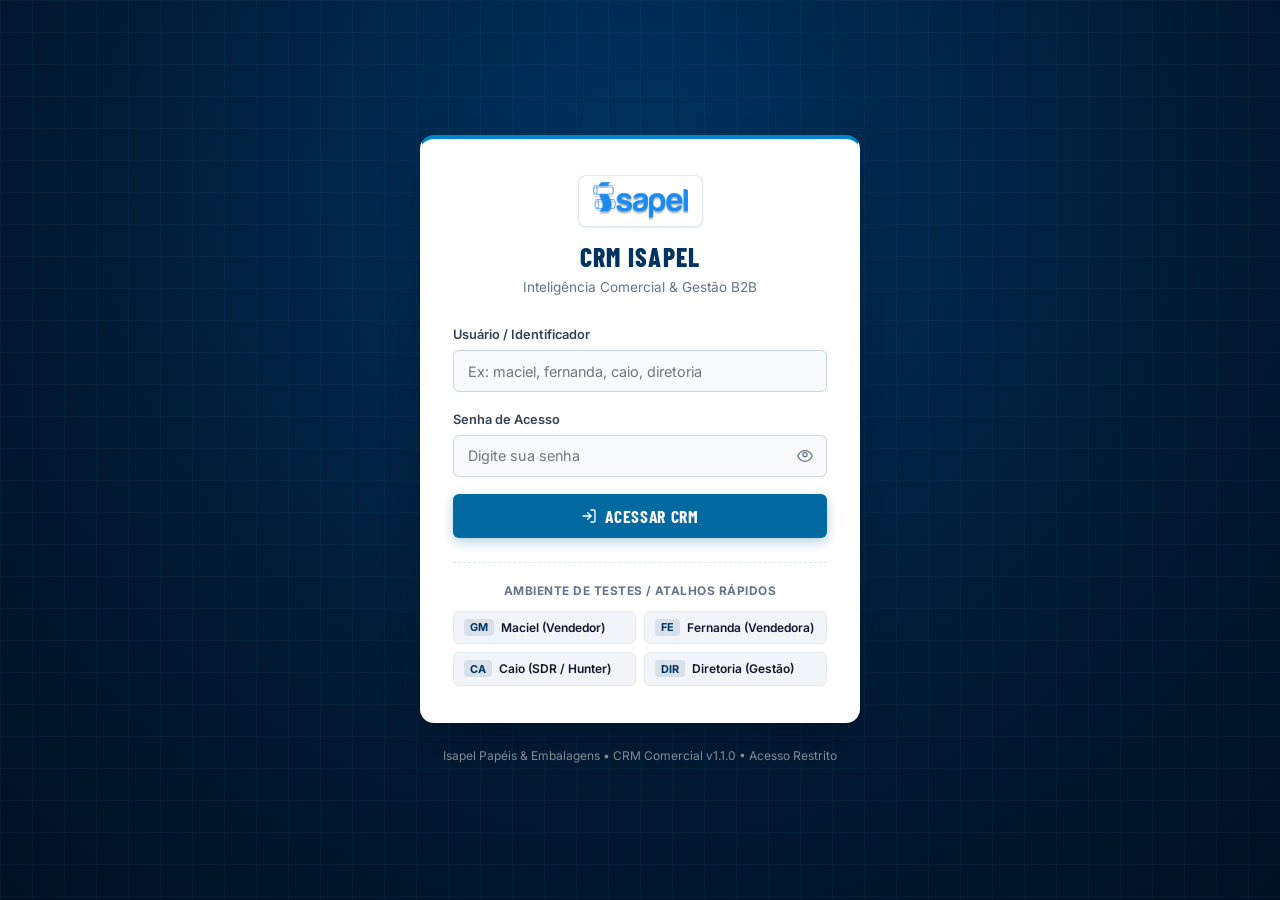
==== login.html @ fa083292 "feat(auth): tela de login dedicada e controle de acesso RBAC (vendedores vs diretoria) v1.1.0" ====
<!DOCTYPE html>
<html lang="pt-BR">
<head>
  <meta charset="UTF-8">
  <meta name="viewport" content="width=device-width, initial-scale=1.0">
  <meta name="description" content="Acesso ao CRM Isapel Papéis - Inteligência Comercial B2B">
  <meta name="theme-color" content="#003360">
  <title>Login | CRM Isapel Papéis</title>

  <!-- Google Fonts: Inter e Barlow Condensed -->
  <link rel="preconnect" href="https://fonts.googleapis.com">
  <link rel="preconnect" href="https://fonts.gstatic.com" crossorigin>
  <link href="https://fonts.googleapis.com/css2?family=Barlow+Condensed:wght@500;600;700;800&family=Inter:wght@300;400;500;600;700;800&display=swap" rel="stylesheet">

  <link rel="stylesheet" href="css/crm-theme.css">

  <style>
    /* ==========================================================================
       ISAPEL PAPÉIS - ESTILOS DEDICADOS DA PÁGINA DE AUTENTICAÇÃO (LOGIN)
       ========================================================================== */
    .crm-auth-page {
      min-height: 100vh;
      background: radial-gradient(circle at 50% 20%, #003360 0%, #001a33 60%, #001122 100%);
      display: flex;
      flex-direction: column;
      align-items: center;
      justify-content: center;
      padding: 1.5rem;
      position: relative;
      margin: 0;
      box-sizing: border-box;
      font-family: var(--font-sans);
    }

    .crm-auth-page::before {
      content: '';
      position: absolute;
      inset: 0;
      background-image: linear-gradient(rgba(56, 189, 248, 0.04) 1px, transparent 1px),
                        linear-gradient(90deg, rgba(56, 189, 248, 0.04) 1px, transparent 1px);
      background-size: 32px 32px;
      pointer-events: none;
    }

    .crm-auth-card {
      position: relative;
      background: #FFFFFF;
      border-radius: var(--radius-lg);
      border: 1px solid rgba(255, 255, 255, 0.15);
      border-top: 4px solid var(--isapel-sky);
      box-shadow: 0 20px 40px -10px rgba(0, 17, 34, 0.6);
      width: 100%;
      max-width: 440px;
      padding: 2.25rem 2rem;
      z-index: 2;
      box-sizing: border-box;
    }

    .crm-auth-brand {
      display: flex;
      flex-direction: column;
      align-items: center;
      text-align: center;
      margin-bottom: 1.75rem;
    }

    .crm-auth-brand__logo-wrap {
      background: #FFFFFF;
      padding: 6px 14px;
      border-radius: 8px;
      display: inline-flex;
      align-items: center;
      justify-content: center;
      border: 1px solid var(--border-subtle);
      box-shadow: var(--shadow-sm);
      margin-bottom: 1rem;
    }

    .crm-auth-brand__logo {
      height: 38px;
      width: auto;
      object-fit: contain;
      display: block;
    }

    .crm-auth-brand__title {
      font-family: var(--font-condensed);
      font-size: 1.6rem;
      font-weight: 800;
      text-transform: uppercase;
      letter-spacing: 0.05em;
      color: var(--isapel-navy);
      line-height: 1.1;
      margin: 0;
    }

    .crm-auth-brand__subtitle {
      font-size: 0.85rem;
      color: var(--text-muted);
      margin-top: 0.35rem;
      margin-bottom: 0;
    }

    .crm-form-group {
      display: flex;
      flex-direction: column;
      gap: 0.35rem;
      margin-bottom: 1.1rem;
    }

    .crm-form-label {
      font-size: 0.8rem;
      font-weight: 600;
      color: #334155;
    }

    .crm-input-wrap {
      position: relative;
      display: flex;
      align-items: center;
      width: 100%;
    }

    .crm-auth-input {
      width: 100%;
      height: 42px;
      padding: 0 0.85rem;
      font-size: 0.9rem;
      border-radius: var(--radius-sm);
      border: 1px solid var(--border-strong);
      background: #F8FAFC;
      color: var(--text-main);
      font-family: var(--font-sans);
      transition: all var(--transition-fast);
      box-sizing: border-box;
    }

    .crm-auth-input:focus {
      background: #FFFFFF;
      border-color: var(--isapel-sky);
      outline: 2px solid var(--border-focus);
      outline-offset: 1px;
    }

    .crm-auth-input--with-toggle {
      padding-right: 2.75rem;
    }

    .crm-password-toggle {
      position: absolute;
      right: 0.5rem;
      background: transparent;
      border: none;
      color: var(--text-muted);
      cursor: pointer;
      padding: 0.4rem;
      display: flex;
      align-items: center;
      justify-content: center;
      border-radius: 4px;
      transition: color var(--transition-fast);
    }

    .crm-password-toggle:hover {
      color: var(--text-main);
    }

    .crm-password-toggle:focus {
      outline: 2px solid var(--border-focus);
      outline-offset: 1px;
    }

    .crm-btn--login {
      width: 100%;
      height: 44px;
      background: var(--isapel-sky-dark);
      color: #FFFFFF;
      font-family: var(--font-condensed);
      font-size: 1.1rem;
      font-weight: 700;
      text-transform: uppercase;
      letter-spacing: 0.04em;
      display: flex;
      align-items: center;
      justify-content: center;
      gap: 0.5rem;
      margin-top: 0.5rem;
      border: none;
      border-radius: var(--radius-sm);
      box-shadow: 0 4px 12px rgba(3, 105, 161, 0.3);
      cursor: pointer;
      transition: background var(--transition-fast), transform var(--transition-fast);
    }

    .crm-btn--login:hover {
      background: var(--isapel-sky);
      transform: translateY(-1px);
    }

    .crm-btn--login:active {
      transform: translateY(0);
    }

    .crm-auth-alert {
      background: #FEE2E2;
      border: 1px solid #FCA5A5;
      color: #991B1B;
      padding: 0.75rem 1rem;
      border-radius: var(--radius-sm);
      font-size: 0.82rem;
      font-weight: 500;
      margin-bottom: 1.25rem;
      display: flex;
      align-items: center;
      gap: 0.5rem;
      box-sizing: border-box;
    }

    .crm-quick-profiles {
      margin-top: 1.5rem;
      padding-top: 1.25rem;
      border-top: 1px dashed var(--border-subtle);
    }

    .crm-quick-profiles__title {
      font-size: 0.74rem;
      font-weight: 700;
      text-transform: uppercase;
      letter-spacing: 0.04em;
      color: var(--text-muted);
      margin-bottom: 0.6rem;
      text-align: center;
    }

    .crm-quick-profiles__grid {
      display: grid;
      grid-template-columns: repeat(2, 1fr);
      gap: 0.5rem;
    }

    .crm-profile-chip {
      background: #F1F5F9;
      border: 1px solid var(--border-subtle);
      border-radius: var(--radius-sm);
      padding: 0.45rem 0.65rem;
      font-size: 0.75rem;
      font-weight: 600;
      color: var(--text-main);
      display: flex;
      align-items: center;
      gap: 0.45rem;
      cursor: pointer;
      transition: all var(--transition-fast);
      text-align: left;
      font-family: var(--font-sans);
    }

    .crm-profile-chip:hover {
      background: var(--isapel-sky-soft);
      border-color: var(--isapel-sky-light);
      color: var(--isapel-sky-dark);
      transform: translateY(-1px);
    }

    .crm-profile-chip:focus {
      outline: 2px solid var(--border-focus);
      outline-offset: 1px;
    }

    .crm-profile-chip__badge {
      font-size: 0.68rem;
      font-weight: 700;
      padding: 0.1rem 0.35rem;
      border-radius: 4px;
      background: rgba(0, 51, 96, 0.1);
      color: var(--isapel-navy);
      letter-spacing: 0.02em;
    }

    .crm-auth-footer {
      margin-top: 1.5rem;
      text-align: center;
      color: rgba(255, 255, 255, 0.5);
      font-size: 0.75rem;
      z-index: 2;
    }
  </style>

  <!-- Script de verificação imediata para evitar redirecionamento redundante -->
  <script src="js/crm-auth.js"></script>
  <script>
    if (window.IsapelAuth && window.IsapelAuth.estaAutenticado()) {
      window.location.replace('index.html');
    }
  </script>
</head>
<body class="crm-auth-page">

  <main class="crm-auth-card" role="main">
    <div class="crm-auth-brand">
      <div class="crm-auth-brand__logo-wrap">
        <img src="assets/logo-isapel-print.png" alt="Isapel Papéis" class="crm-auth-brand__logo" onerror="this.src='assets/logo-isapel.png'">
      </div>
      <h1 class="crm-auth-brand__title">CRM Isapel</h1>
      <p class="crm-auth-brand__subtitle">Inteligência Comercial & Gestão B2B</p>
    </div>

    <!-- Região de Alerta Acessível (WAI-ARIA) -->
    <div id="login-alert" class="crm-auth-alert" role="alert" aria-live="polite" style="display: none;">
      <svg width="16" height="16" viewBox="0 0 24 24" fill="none" stroke="currentColor" stroke-width="2" stroke-linecap="round" stroke-linejoin="round" aria-hidden="true"><circle cx="12" cy="12" r="10"></circle><line x1="12" y1="8" x2="12" y2="12"></line><line x1="12" y1="16" x2="12.01" y2="16"></line></svg>
      <span id="login-alert-text">Usuário ou senha incorretos.</span>
    </div>

    <!-- Formulário Semântico de Login -->
    <form id="form-login" autocomplete="on" novalidate>
      <div class="crm-form-group">
        <label for="login-usuario" class="crm-form-label">Usuário / Identificador</label>
        <div class="crm-input-wrap">
          <input
            type="text"
            id="login-usuario"
            name="username"
            autocomplete="username"
            autocorrect="off"
            autocapitalize="off"
            spellcheck="false"
            class="crm-auth-input"
            placeholder="Ex: maciel, fernanda, caio, diretoria"
            required
            aria-required="true"
          >
        </div>
      </div>

      <div class="crm-form-group">
        <label for="login-senha" class="crm-form-label">Senha de Acesso</label>
        <div class="crm-input-wrap">
          <input
            type="password"
            id="login-senha"
            name="password"
            autocomplete="current-password"
            class="crm-auth-input crm-auth-input--with-toggle"
            placeholder="Digite sua senha"
            required
            aria-required="true"
          >
          <button type="button" id="btn-toggle-senha" class="crm-password-toggle" aria-label="Mostrar ou ocultar senha" aria-pressed="false">
            <svg id="icon-eye-show" width="16" height="16" viewBox="0 0 24 24" fill="none" stroke="currentColor" stroke-width="2" stroke-linecap="round" stroke-linejoin="round" aria-hidden="true"><path d="M1 12s4-8 11-8 11 8 11 8-4 8-11 8-11-8-11-8z"></path><circle cx="12" cy="10" r="3"></circle></svg>
            <svg id="icon-eye-hide" width="16" height="16" viewBox="0 0 24 24" fill="none" stroke="currentColor" stroke-width="2" stroke-linecap="round" stroke-linejoin="round" aria-hidden="true" style="display: none;"><path d="M17.94 17.94A10.07 10.07 0 0 1 12 20c-7 0-11-8-11-8a18.45 18.45 0 0 1 5.06-5.94M9.9 4.24A9.12 9.12 0 0 1 12 4c7 0 11 8 11 8a18.5 18.5 0 0 1-2.16 3.19m-6.72-1.07a3 3 0 1 1-4.24-4.24"></path><line x1="1" y1="1" x2="23" y2="23"></line></svg>
          </button>
        </div>
      </div>

      <button type="submit" id="btn-submit-login" class="crm-btn crm-btn--login">
        <svg width="16" height="16" viewBox="0 0 24 24" fill="none" stroke="currentColor" stroke-width="2" stroke-linecap="round" stroke-linejoin="round" aria-hidden="true"><path d="M15 3h4a2 2 0 0 1 2 2v14a2 2 0 0 1-2 2h-4"></path><polyline points="10 17 15 12 10 7"></polyline><line x1="15" y1="12" x2="3" y2="12"></line></svg>
        <span>Acessar CRM</span>
      </button>
    </form>

    <!-- Seletor de Perfis para Teste / Homologação Rápida -->
    <div class="crm-quick-profiles">
      <div class="crm-quick-profiles__title">Ambiente de Testes / Atalhos Rápidos</div>
      <div class="crm-quick-profiles__grid">
        <button type="button" class="crm-profile-chip" data-user="maciel" data-pass="isapel2026">
          <span class="crm-profile-chip__badge">GM</span>
          <span>Maciel (Vendedor)</span>
        </button>
        <button type="button" class="crm-profile-chip" data-user="fernanda" data-pass="isapel2026">
          <span class="crm-profile-chip__badge">FE</span>
          <span>Fernanda (Vendedora)</span>
        </button>
        <button type="button" class="crm-profile-chip" data-user="caio" data-pass="isapel2026">
          <span class="crm-profile-chip__badge">CA</span>
          <span>Caio (SDR / Hunter)</span>
        </button>
        <button type="button" class="crm-profile-chip" data-user="diretoria" data-pass="isapel2026">
          <span class="crm-profile-chip__badge">DIR</span>
          <span>Diretoria (Gestão)</span>
        </button>
      </div>
    </div>
  </main>

  <footer class="crm-auth-footer">
    <p>Isapel Papéis & Embalagens &bull; CRM Comercial v1.1.0 &bull; Acesso Restrito</p>
  </footer>

  <script>
    // Inicialização do Formulário de Login e Acessibilidade
    document.addEventListener('DOMContentLoaded', () => {
      const form = document.getElementById('form-login');
      const inputUser = document.getElementById('login-usuario');
      const inputPass = document.getElementById('login-senha');
      const alertBox = document.getElementById('login-alert');
      const alertText = document.getElementById('login-alert-text');
      const btnToggle = document.getElementById('btn-toggle-senha');
      const iconShow = document.getElementById('icon-eye-show');
      const iconHide = document.getElementById('icon-eye-hide');

      // Toggle Mostrar/Ocultar Senha com WAI-ARIA
      if (btnToggle && inputPass) {
        btnToggle.addEventListener('click', () => {
          const isPassword = inputPass.type === 'password';
          inputPass.type = isPassword ? 'text' : 'password';
          btnToggle.setAttribute('aria-pressed', isPassword ? 'true' : 'false');
          btnToggle.setAttribute('aria-label', isPassword ? 'Ocultar senha' : 'Mostrar senha');
          if (iconShow && iconHide) {
            iconShow.style.display = isPassword ? 'none' : 'block';
            iconHide.style.display = isPassword ? 'block' : 'none';
          }
          inputPass.focus();
        });
      }

      // Atalhos dos Chips de Teste
      document.querySelectorAll('.crm-profile-chip').forEach(chip => {
        chip.addEventListener('click', () => {
          if (inputUser) inputUser.value = chip.dataset.user || '';
          if (inputPass) inputPass.value = chip.dataset.pass || '';
          if (alertBox) alertBox.style.display = 'none';
          if (inputUser) inputUser.focus();
        });
      });

      // Submissão do Formulário
      if (form) {
        form.addEventListener('submit', (e) => {
          e.preventDefault();
          const usuario = inputUser ? inputUser.value.trim().toLowerCase() : '';
          const senha = inputPass ? inputPass.value : '';

          if (!usuario || !senha) {
            if (alertText) alertText.textContent = 'Por favor, preencha o usuário e a senha.';
            if (alertBox) alertBox.style.display = 'flex';
            if (!usuario && inputUser) inputUser.focus();
            else if (inputPass) inputPass.focus();
            return;
          }

          if (!window.IsapelAuth || typeof window.IsapelAuth.login !== 'function') {
            if (alertText) alertText.textContent = 'Erro de sistema: módulo de autenticação indisponível.';
            if (alertBox) alertBox.style.display = 'flex';
            return;
          }

          const resultado = window.IsapelAuth.login(usuario, senha);
          if (resultado && resultado.ok) {
            window.location.replace('index.html');
          } else {
            const msgErro = (resultado && resultado.erro) ? resultado.erro : 'Usuário ou senha incorretos.';
            if (alertText) alertText.textContent = msgErro;
            if (alertBox) alertBox.style.display = 'flex';
            if (inputPass) {
              inputPass.value = '';
              inputPass.focus();
            }
          }
        });
      }
    });
  </script>
</body>
</html>
---- css/crm-theme.css ----
/* ==========================================================================
   ISAPEL PAPÉIS - CRM B2B DESIGN SYSTEM & THEME
   Arquivo: crm-theme.css
   Versão: 1.0.0 Oficial
   Identidade: Azul Fábrica (#003360), Azul Claro (#0284C7 / #38BDF8),
               Branco Neve (#FFFFFF), Dourado Troféu / Pódio (#E3A52B)
   Padrão: Anti-Slop, Ultra-Crisp Precision Borders, WCAG AA/AAA
   ========================================================================== */

@import url('https://fonts.googleapis.com/css2?family=Barlow+Condensed:wght@500;600;700;800&family=Inter:wght@300;400;500;600;700;800&display=swap');

/* ==========================================================================
   1. DESIGN TOKENS & VARIÁVEIS CSS
   ========================================================================== */
:root {
  /* --- Cores Primárias Isapel --- */
  --isapel-navy: #003360;          /* Dark Navy Fábrica Isapel */
  --isapel-navy-dark: #002244;     /* Navy Profundo para Contrastes e Sombras */
  --isapel-navy-light: #0b457a;    /* Navy Suave para Hovers */
  
  --isapel-sky: #0284C7;           /* Sky Blue Corporativo Vivo (Primary Action) */
  --isapel-sky-dark: #0369A1;      /* Sky Escuro de Alto Contraste WCAG AA (5.5:1) */
  --isapel-sky-hover: #0284C7;     /* Sky Hover Interativo */
  --isapel-sky-light: #38BDF8;     /* Sky Light para Acentos, Badges e Destaques */
  --isapel-sky-soft: #E0F2FE;      /* Fundo suave Sky Tint */
  --isapel-sky-border: rgba(2, 132, 199, 0.25);

  /* --- Superfícies e Fundos Limpos --- */
  --bg-app: #F8FAFC;               /* Canvas de Fundo Geral */
  --bg-surface: #FFFFFF;           /* Cards e Superfícies Brancas Neve */
  --bg-column: #F1F5F9;            /* Fundo de Colunas Kanban */
  --bg-muted: #F8FAFC;             /* Fundo Neutro Suave */
  --bg-hover: #F1F5F9;             /* Estados de Hover Gerais */

  /* --- Linhas e Bordas Cirúrgicas (Anti-Slop) --- */
  --border-subtle: #E2E8F0;        /* Borda padrão de 1px */
  --border-focus: #38BDF8;         /* Borda de Foco Ativo */
  --border-strong: #CBD5E1;        /* Borda de Ênfase */

  /* --- Acentos Corporativos de Suporte --- */
  --isapel-gold: #E3A52B;          /* Dourado Troféu (1º Lugar Pódio) */
  --isapel-gold-soft: #FEF3C7;     /* Fundo Dourado Suave */
  --isapel-gold-text: #92400E;     /* Texto Contraste Ouro */

  --isapel-emerald: #059669;       /* Verde Esmeralda WCAG AA (Fechado / Ganho) */
  --isapel-emerald-dark: #047857;  /* Verde Escuro para Botões e Ações */
  --isapel-emerald-soft: #D1FAE5;  /* Fundo Verde Suave */
  --isapel-emerald-text: #065F46;  /* Texto Verde Escuro */

  --isapel-amber: #F59E0B;         /* Âmbar Follow-up / Atenção */
  --isapel-amber-soft: #FEF3C7;    /* Fundo Âmbar */
  --isapel-amber-text: #92400E;    /* Texto Âmbar Escuro */

  --isapel-indigo: #6366F1;        /* Roxo/Índigo para Amostras e Envio */
  --isapel-indigo-soft: #EEF2FF;   /* Fundo Amostras */
  --isapel-indigo-text: #3730A3;   /* Texto Amostras */

  --isapel-carmine: #EF4444;       /* Carmim Suave para Perdido / Alerta Crítico */
  --isapel-carmine-soft: #FEE2E2;  /* Fundo Carmim */
  --isapel-carmine-text: #991B1B;  /* Texto Carmim */

  --isapel-slate: #64748B;         /* Cinza Corporativo / Standby */
  --isapel-slate-soft: #F1F5F9;    /* Fundo Cinza Neutro */
  --isapel-slate-text: #334155;    /* Texto Cinza Escuro */

  /* --- Tipografia & Texto --- */
  --font-sans: 'Inter', -apple-system, BlinkMacSystemFont, 'Segoe UI', Roboto, Helvetica, Arial, sans-serif;
  --font-condensed: 'Barlow Condensed', 'Inter', sans-serif;

  --text-main: #0F172A;            /* Slate 900 - Alta legibilidade */
  --text-muted: #64748B;           /* Slate 500 - Legendas e Metadados */
  --text-dim: #94A3B8;             /* Slate 400 - Desabilitados / Placeholders */
  --text-white: #FFFFFF;           /* Branco Puro */

  /* --- Sombras Anti-Slop (Precisão Sem Borrões Gigantes) --- */
  --shadow-xs: 0 1px 2px rgba(0, 51, 96, 0.04);
  --shadow-sm: 0 1px 3px rgba(0, 51, 96, 0.06), 0 1px 2px rgba(0, 51, 96, 0.04);
  --shadow-md: 0 4px 6px -1px rgba(0, 51, 96, 0.08), 0 2px 4px -2px rgba(0, 51, 96, 0.05);
  --shadow-lg: 0 10px 15px -3px rgba(0, 51, 96, 0.08), 0 4px 6px -4px rgba(0, 51, 96, 0.04);
  --shadow-hover: 0 6px 12px -2px rgba(2, 132, 199, 0.12), 0 2px 4px -1px rgba(0, 51, 96, 0.04);
  --shadow-modal: 0 20px 25px -5px rgba(0, 34, 68, 0.2), 0 8px 10px -6px rgba(0, 34, 68, 0.15);
  --shadow-glow-sky: 0 0 0 3px rgba(56, 189, 248, 0.25);
  --shadow-glow-gold: 0 0 15px rgba(227, 165, 43, 0.35);

  /* --- Espaçamentos & Raios --- */
  --radius-sm: 6px;
  --radius-md: 10px;
  --radius-lg: 14px;
  --radius-xl: 20px;
  --radius-full: 9999px;

  --transition-fast: 150ms cubic-bezier(0.4, 0, 0.2, 1);
  --transition-normal: 220ms cubic-bezier(0.4, 0, 0.2, 1);
  --transition-smooth: 300ms cubic-bezier(0.16, 1, 0.3, 1);
}

/* ==========================================================================
   2. RESET E CONFIGURAÇÕES GERAIS
   ========================================================================== */
*, *::before, *::after {
  box-sizing: border-box;
  margin: 0;
  padding: 0;
}

html {
  font-size: 16px;
}

body {
  width: 100%;
  min-height: 100vh;
  background-color: var(--bg-app);
  color: var(--text-main);
  font-family: var(--font-sans);
  font-size: 0.875rem;
  line-height: 1.5;
  -webkit-font-smoothing: antialiased;
  -moz-osx-font-smoothing: grayscale;
  overflow-x: hidden;
}

button, input, select, textarea {
  font-family: inherit;
  font-size: inherit;
  color: inherit;
}

button {
  cursor: pointer;
  border: none;
  background: none;
}

/* Skip link acessível no topo (WCAG 2.4.1) */
.crm-skip-link {
  position: absolute;
  top: -9999px;
  left: 1rem;
  z-index: 10000;
  padding: 0.6rem 1.2rem;
  background: var(--isapel-sky-light);
  color: var(--isapel-navy-dark);
  font-weight: 800;
  border-radius: var(--radius-sm);
  border: 2px solid var(--isapel-navy);
  text-decoration: none;
}
.crm-skip-link:focus {
  top: 1rem;
  outline: 3px solid #FFFFFF;
}

/* Utilitário para leitores de tela */
.sr-only {
  position: absolute;
  width: 1px;
  height: 1px;
  padding: 0;
  margin: -1px;
  overflow: hidden;
  clip: rect(0, 0, 0, 0);
  white-space: nowrap;
  border-width: 0;
}

/* Indicador Universal de Foco de Alta Visibilidade (WCAG 2.4.7) */
:focus-visible {
  outline: 2px solid var(--isapel-sky);
  outline-offset: 2px;
  box-shadow: 0 0 0 4px rgba(2, 132, 199, 0.25);
}

/* Foco em superfícies escuras (Header e Banner Navy) */
.crm-header :focus-visible,
.crm-closing-hero :focus-visible {
  outline: 2px solid #FFFFFF;
  outline-offset: 2px;
  box-shadow: 0 0 0 4px rgba(56, 189, 248, 0.5);
}

a {
  color: var(--isapel-sky);
  text-decoration: none;
  transition: color var(--transition-fast);
}

a:hover {
  color: var(--isapel-sky-hover);
}

/* Custom Scrollbar */
::-webkit-scrollbar {
  width: 7px;
  height: 7px;
}
::-webkit-scrollbar-track {
  background: #F1F5F9;
  border-radius: var(--radius-full);
}
::-webkit-scrollbar-thumb {
  background: #CBD5E1;
  border-radius: var(--radius-full);
}
::-webkit-scrollbar-thumb:hover {
  background: #94A3B8;
}

/* ==========================================================================
   3. HEADER INSTITUCIONAL ISAPEL
   ========================================================================== */
.crm-header {
  background: var(--isapel-navy);
  color: var(--text-white);
  padding: 0 1.5rem;
  height: 64px;
  display: flex;
  align-items: center;
  justify-content: space-between;
  border-bottom: 2px solid var(--isapel-sky);
  box-shadow: 0 2px 10px rgba(0, 34, 68, 0.25);
  position: sticky;
  top: 0;
  z-index: 100;
}

.crm-header__brand-group {
  display: flex;
  align-items: center;
  gap: 1rem;
}

.crm-header__logo {
  height: 40px;
  width: auto;
  object-fit: contain;
  display: block;
  filter: drop-shadow(0 1px 2px rgba(0,0,0,0.3));
}

.crm-header__title-wrap {
  display: flex;
  align-items: center;
  gap: 0.6rem;
}

.crm-header__title {
  font-family: var(--font-condensed);
  font-size: 1.25rem;
  font-weight: 700;
  letter-spacing: 0.05em;
  text-transform: uppercase;
  color: var(--text-white);
}

.crm-header__badge-copilot {
  background: linear-gradient(135deg, #0284C7 0%, #38BDF8 100%);
  color: #FFFFFF;
  font-family: var(--font-sans);
  font-size: 0.7rem;
  font-weight: 700;
  text-transform: uppercase;
  letter-spacing: 0.06em;
  padding: 0.2rem 0.6rem;
  border-radius: var(--radius-full);
  display: inline-flex;
  align-items: center;
  gap: 0.35rem;
  border: 1px solid rgba(255, 255, 255, 0.2);
}

.crm-header__badge-copilot::before {
  content: "";
  display: inline-block;
  width: 6px;
  height: 6px;
  border-radius: 50%;
  background: #FFFFFF;
  animation: pulseSubtle 2s infinite ease-in-out;
}

/* Abas de Navegação no Header */
.crm-header__nav-tabs {
  display: flex;
  align-items: center;
  gap: 0.35rem;
  background: rgba(0, 34, 68, 0.6);
  padding: 0.25rem;
  border-radius: var(--radius-lg);
  border: 1px solid rgba(255, 255, 255, 0.1);
}

.crm-header__tab-btn {
  padding: 0.45rem 1rem;
  font-size: 0.82rem;
  font-weight: 600;
  color: #94A3B8;
  border-radius: var(--radius-md);
  transition: background-color var(--transition-fast), color var(--transition-fast), transform 70ms ease-out;
  display: inline-flex;
  align-items: center;
  gap: 0.5rem;
  position: relative;
}

.crm-header__tab-btn:hover {
  color: #FFFFFF;
  background: rgba(255, 255, 255, 0.08);
}

.crm-header__tab-btn:active {
  transform: scale(0.96);
}

.crm-header__tab-btn.is-active {
  background: var(--isapel-sky-dark);
  color: #FFFFFF;
}

/* Área do Vendedor & Ações */
.crm-header__actions {
  display: flex;
  align-items: center;
  gap: 1.25rem;
}

#btn-quick-fechamento-header {
  background: var(--isapel-navy-light);
  color: #FFFFFF;
  border: 1px solid rgba(56, 189, 248, 0.35);
  font-size: 0.8rem;
  font-weight: 600;
  padding: 0.4rem 0.85rem;
  border-radius: var(--radius-md);
  display: inline-flex;
  align-items: center;
  gap: 0.4rem;
  transition: background-color var(--transition-fast), border-color var(--transition-fast), transform 70ms ease-out;
}

#btn-quick-fechamento-header:hover {
  background: var(--isapel-sky);
  border-color: var(--isapel-sky-light);
  transform: translateY(-1px);
}

#btn-quick-fechamento-header:active {
  transform: scale(0.96);
}

.crm-header__seller-picker {
  display: flex;
  align-items: center;
  gap: 0.6rem;
  background: rgba(255, 255, 255, 0.07);
  padding: 0.3rem 0.75rem 0.3rem 0.35rem;
  border-radius: var(--radius-full);
  border: 1px solid rgba(255, 255, 255, 0.15);
  cursor: pointer;
  transition: all var(--transition-fast);
}

.crm-header__seller-picker:hover {
  background: rgba(255, 255, 255, 0.12);
  border-color: var(--isapel-sky-light);
}

.crm-header__seller-avatar {
  width: 30px;
  height: 30px;
  border-radius: 50%;
  background: linear-gradient(135deg, var(--isapel-sky-light), var(--isapel-sky));
  color: #FFFFFF;
  display: flex;
  align-items: center;
  justify-content: center;
  font-size: 0.75rem;
  font-weight: 700;
  border: 1.5px solid #FFFFFF;
}

.crm-header__seller-meta {
  display: flex;
  flex-direction: column;
  line-height: 1.1;
  text-align: left;
}

.crm-header__seller-label {
  font-size: 0.75rem;
  color: #94A3B8;
  text-transform: uppercase;
  letter-spacing: 0.04em;
}

.crm-header__seller-name {
  font-size: 0.82rem;
  font-weight: 600;
  color: #FFFFFF;
}

.crm-header__seller-select {
  background: transparent;
  border: none;
  color: #FFFFFF;
  font-size: 0.82rem;
  font-weight: 600;
  outline: none;
  cursor: pointer;
}

.crm-header__seller-select option {
  background: var(--isapel-navy);
  color: #FFFFFF;
}

/* ==========================================================================
   RBAC & PERFIL DO USUÁRIO NO HEADER
   ========================================================================== */
.crm-header__user-profile {
  display: flex;
  align-items: center;
  gap: 0.6rem;
  background: rgba(255, 255, 255, 0.08);
  padding: 0.3rem 0.75rem 0.3rem 0.35rem;
  border-radius: var(--radius-full);
  border: 1px solid rgba(255, 255, 255, 0.18);
  transition: all var(--transition-fast);
}

.crm-header__user-profile:hover {
  background: rgba(255, 255, 255, 0.12);
  border-color: rgba(255, 255, 255, 0.3);
}

.crm-role-badge {
  display: inline-flex;
  align-items: center;
  justify-content: center;
  font-size: 0.68rem;
  font-weight: 700;
  text-transform: uppercase;
  letter-spacing: 0.05em;
  padding: 0.1rem 0.45rem;
  border-radius: 4px;
  line-height: 1.2;
  margin-top: 1px;
  background: rgba(255, 255, 255, 0.15);
  color: #FFFFFF;
  border: 1px solid rgba(255, 255, 255, 0.2);
  font-family: var(--font-condensed);
}

.crm-role-badge--vendedor {
  background: rgba(56, 189, 248, 0.16);
  color: #38BDF8;
  border-color: rgba(56, 189, 248, 0.38);
}

.crm-role-badge--diretoria {
  background: rgba(245, 158, 11, 0.18);
  color: #FCD34D;
  border-color: rgba(245, 158, 11, 0.42);
}

#btn-logout {
  display: inline-flex;
  align-items: center;
  gap: 0.4rem;
  height: 32px;
  padding: 0 0.75rem;
  font-size: 0.78rem;
  font-weight: 600;
  color: #E2E8F0;
  background: rgba(255, 255, 255, 0.08);
  border: 1px solid rgba(255, 255, 255, 0.18);
  border-radius: var(--radius-full);
  cursor: pointer;
  transition: all var(--transition-fast);
}

#btn-logout:hover {
  background: rgba(239, 68, 68, 0.18);
  border-color: rgba(239, 68, 68, 0.45);
  color: #FCA5A5;
  transform: translateY(-1px);
}

#btn-logout:active {
  transform: translateY(0);
}

#btn-logout:focus-visible {
  outline: 2px solid var(--isapel-sky-light);
  outline-offset: 2px;
}

/* ==========================================================================
   4. BARRA DE CADASTRO RÁPIDO & LOGÍSTICA ISAPEL
   ========================================================================== */
.crm-quick-bar {
  background: var(--bg-surface);
  border-bottom: 1px solid var(--border-subtle);
  padding: 0.85rem 1.5rem;
  display: flex;
  align-items: center;
  justify-content: space-between;
  flex-wrap: wrap;
  gap: 1rem;
  box-shadow: var(--shadow-xs);
}

.crm-quick-bar__form {
  display: flex;
  align-items: center;
  gap: 0.75rem;
  flex: 1;
  max-width: 860px;
}

.crm-quick-bar__title {
  font-family: var(--font-condensed);
  font-size: 1rem;
  font-weight: 700;
  text-transform: uppercase;
  letter-spacing: 0.05em;
  color: var(--isapel-navy);
  display: flex;
  align-items: center;
  gap: 0.4rem;
  white-space: nowrap;
}

.crm-quick-bar__title-icon {
  color: var(--isapel-sky);
  font-size: 1.1rem;
}

.crm-quick-bar__field-group {
  position: relative;
  display: flex;
  align-items: center;
  flex: 1;
}

.crm-quick-bar__input {
  width: 100%;
  height: 38px;
  padding: 0 0.85rem;
  background: #F8FAFC;
  border: 1px solid var(--border-subtle);
  border-radius: var(--radius-sm);
  font-size: 0.85rem;
  color: var(--text-main);
  transition: all var(--transition-fast);
}

.crm-quick-bar__input::placeholder {
  color: var(--text-dim);
}

.crm-quick-bar__input:hover {
  border-color: #CBD5E1;
  background: #FFFFFF;
}

.crm-quick-bar__input:focus {
  outline: none;
  background: #FFFFFF;
  border-color: var(--isapel-sky);
  box-shadow: var(--shadow-glow-sky);
}

/* Badge Dinâmico de DDD/Região com Animação SlideDown (Alto Contraste WCAG AA) */
.crm-quick-bar__ddd-badge {
  display: inline-flex;
  align-items: center;
  gap: 0.4rem;
  padding: 0.3rem 0.7rem;
  background: var(--isapel-sky-soft);
  color: #0369A1; /* Contraste > 4.8:1 sobre fundo sky-soft */
  border: 1px solid rgba(2, 132, 199, 0.35);
  border-radius: var(--radius-full);
  font-size: 0.78rem;
  font-weight: 700;
  white-space: nowrap;
  max-width: calc(100vw - 48px);
  overflow: hidden;
  text-overflow: ellipsis;
  animation: slideDown 220ms cubic-bezier(0.16, 1, 0.3, 1) forwards;
}

.crm-quick-bar__btn-submit {
  height: 38px;
  padding: 0 1.25rem;
  background: var(--isapel-sky-dark);
  color: #FFFFFF;
  font-weight: 600;
  font-size: 0.85rem;
  border-radius: var(--radius-sm);
  display: inline-flex;
  align-items: center;
  gap: 0.45rem;
  transition: background-color var(--transition-fast), transform 70ms ease-out;
  white-space: nowrap;
}

.crm-quick-bar__btn-submit:hover {
  background: var(--isapel-sky);
  transform: translateY(-1px);
}

.crm-quick-bar__btn-submit:active {
  transform: scale(0.96);
}

/* Tag Colorida de Logística Isapel */
.crm-quick-bar__logistics-tag {
  display: inline-flex;
  align-items: center;
  gap: 0.5rem;
  padding: 0.35rem 0.85rem;
  background: #F0FDF4;
  border: 1px solid #BBF7D0;
  border-radius: var(--radius-full);
  color: #166534;
  font-size: 0.78rem;
  font-weight: 600;
}

.crm-quick-bar__logistics-dot {
  width: 7px;
  height: 7px;
  border-radius: 50%;
  background: var(--isapel-emerald);
}

/* ==========================================================================
   5. QUADRO KANBAN DE QUALIFICAÇÃO (6 COLUNAS)
   ========================================================================== */
.crm-kanban-wrapper {
  padding: 1.25rem 3rem 1.25rem 2.5rem;
  width: 100%;
  overflow-x: auto;
  overflow-y: hidden;
  height: calc(100vh - 128px);
}

.crm-kanban-board {
  display: grid;
  grid-template-columns: repeat(6, minmax(185px, 1fr));
  gap: 0.85rem;
  min-width: 1240px;
  height: 100%;
  align-items: stretch;
}

/* Coluna do Kanban */
.crm-kanban-col {
  background: var(--bg-column);
  border: 1px solid var(--border-subtle);
  border-radius: var(--radius-md);
  display: flex;
  flex-direction: column;
  height: 100%;
  max-height: calc(100vh - 154px);
  box-shadow: var(--shadow-xs);
  transition: border-color var(--transition-fast), background var(--transition-fast);
}

.crm-kanban-col.is-drag-over {
  border-color: var(--isapel-sky-light);
  background: #E0F2FE;
  box-shadow: 0 0 0 2px var(--isapel-sky-light);
}

/* Cabeçalho da Coluna */
.crm-kanban-col__header {
  padding: 0.85rem 1rem;
  background: #FFFFFF;
  border-top-left-radius: var(--radius-md);
  border-top-right-radius: var(--radius-md);
  border-bottom: 1px solid var(--border-subtle);
  position: relative;
}

.crm-kanban-col__indicator {
  position: absolute;
  top: 0;
  left: 0;
  right: 0;
  height: 3px;
  border-top-left-radius: var(--radius-md);
  border-top-right-radius: var(--radius-md);
}

/* Cores dos Indicadores de Coluna */
.crm-kanban-col--1 .crm-kanban-col__indicator { background: var(--isapel-navy); }
.crm-kanban-col--2 .crm-kanban-col__indicator { background: var(--isapel-sky); }
.crm-kanban-col--3 .crm-kanban-col__indicator { background: var(--isapel-indigo); }
.crm-kanban-col--4 .crm-kanban-col__indicator { background: var(--isapel-amber); }
.crm-kanban-col--5 .crm-kanban-col__indicator { background: var(--isapel-emerald); } /* Fechado/Ganho = Verde Esmeralda */
.crm-kanban-col--6 .crm-kanban-col__indicator { background: var(--isapel-carmine); } /* Perdido = Carmim/Vermelho */

.crm-kanban-col__title-row {
  display: flex;
  align-items: center;
  justify-content: space-between;
  margin-bottom: 0.35rem;
}

.crm-kanban-col__title {
  font-family: var(--font-condensed);
  font-size: 0.95rem;
  font-weight: 700;
  text-transform: uppercase;
  letter-spacing: 0.04em;
  color: var(--isapel-navy);
  display: flex;
  align-items: center;
  gap: 0.4rem;
}

.crm-kanban-col__badge-count {
  background: #E2E8F0;
  color: var(--text-main);
  font-family: var(--font-sans);
  font-size: 0.75rem;
  font-weight: 700;
  padding: 0.15rem 0.5rem;
  border-radius: var(--radius-full);
}

.crm-kanban-col__summary-row {
  display: flex;
  align-items: center;
  justify-content: space-between;
  font-size: 0.78rem;
  color: var(--text-muted);
}

.crm-kanban-col__total-value {
  font-weight: 700;
  color: var(--isapel-navy);
}

/* Área de Drop / Lista de Cards */
.crm-kanban-col__body {
  padding: 0.75rem;
  overflow-y: auto;
  flex: 1;
  display: flex;
  flex-direction: column;
  gap: 0.65rem;
  min-height: 120px;
}

/* Estado Vazio de Alto Contraste (WCAG AA > 4.5:1) */
.crm-kanban-col__empty {
  padding: 1.75rem 1rem;
  text-align: center;
  color: #475569; /* Contraste 5.2:1 sobre #F1F5F9 */
  font-size: 0.82rem;
  font-weight: 500;
  border: 1.5px dashed #CBD5E1;
  border-radius: var(--radius-sm);
  margin: 0.5rem;
  background: rgba(255, 255, 255, 0.45);
}

/* Card do Lead */
.crm-card {
  background: var(--bg-surface);
  border: 1px solid var(--border-subtle);
  border-radius: var(--radius-sm);
  padding: 0.85rem;
  box-shadow: var(--shadow-sm);
  cursor: grab;
  transition: transform 180ms cubic-bezier(0.2, 0, 0, 1),
              box-shadow 180ms cubic-bezier(0.2, 0, 0, 1),
              border-color 150ms ease;
  position: relative;
  display: flex;
  flex-direction: column;
  gap: 0.5rem;
  will-change: transform, box-shadow;
}

.crm-card:hover {
  border-color: var(--isapel-sky-light);
  transform: translateY(-2px);
  box-shadow: var(--shadow-hover);
}

.crm-card.is-dragging {
  opacity: 0.55;
  transform: scale(1.025) rotate(1.2deg);
  box-shadow: 0 16px 32px rgba(0, 51, 96, 0.25);
  border: 1.5px solid var(--isapel-sky);
  cursor: grabbing !important;
}

@keyframes cardDropSettle {
  0% {
    transform: scale(1.03) translateY(-4px);
    box-shadow: 0 12px 20px -3px rgba(0, 51, 96, 0.16);
  }
  60% {
    transform: scale(0.99) translateY(1px);
  }
  100% {
    transform: scale(1) translateY(0);
    box-shadow: var(--shadow-sm);
  }
}

.crm-card.is-just-dropped {
  animation: cardDropSettle 280ms cubic-bezier(0.34, 1.56, 0.64, 1) forwards;
}

/* Topo do Card: Região, Segmento e Tags */
.crm-card__top {
  display: flex;
  align-items: center;
  justify-content: space-between;
  gap: 0.4rem;
}

.crm-card__region-badge {
  display: inline-flex;
  align-items: center;
  gap: 0.35rem;
  background: #EFF6FF;
  color: #0369A1; /* Sky 700: Alto Contraste */
  font-size: 0.75rem;
  font-weight: 700;
  padding: 0.2rem 0.5rem;
  border-radius: var(--radius-sm);
  border: 1px solid #BFDBFE;
  max-width: 140px;
  overflow: hidden;
  text-overflow: ellipsis;
  white-space: nowrap;
}

.crm-card__seller-chip {
  display: inline-flex;
  align-items: center;
  gap: 0.35rem;
  background: #F1F5F9;
  border: 1px solid var(--border-subtle);
  border-radius: var(--radius-full);
  padding: 0.15rem 0.5rem;
  font-size: 0.75rem;
  font-weight: 700;
  color: var(--text-main);
}

.crm-card__seller-initials {
  width: 18px;
  height: 18px;
  border-radius: 50%;
  background: var(--isapel-sky);
  color: #FFFFFF;
  display: inline-flex;
  align-items: center;
  justify-content: center;
  font-size: 0.65rem;
  font-weight: 800;
}

.crm-card__tag {
  font-size: 0.75rem;
  font-weight: 600;
  padding: 0.15rem 0.45rem;
  border-radius: var(--radius-sm);
}

.crm-card__tag--sample {
  background: var(--isapel-indigo-soft);
  color: var(--isapel-indigo-text);
  border: 1px solid #C7D2FE;
}

.crm-card__tag--high {
  background: #FEF2F2;
  color: #B91C1C;
  border: 1px solid #FECACA;
}

.crm-card__tag--gold {
  background: var(--isapel-gold-soft);
  color: var(--isapel-gold-text);
  border: 1px solid #FDE68A;
}

.crm-card__date {
  font-size: 0.75rem;
  color: var(--text-muted);
}

/* Título e Cliente */
.crm-card__client-name {
  font-size: 0.94rem;
  font-weight: 700;
  color: var(--text-main);
  line-height: 1.3;
}

.crm-card__segment {
  font-size: 0.78rem;
  color: var(--text-muted);
}

/* Dados de Contato e Botão WhatsApp 1-Clique */
.crm-card__contact-row {
  display: flex;
  align-items: center;
  justify-content: space-between;
  background: #F8FAFC;
  padding: 0.4rem 0.55rem;
  border-radius: var(--radius-sm);
  border: 1px solid #EDF2F7;
}

.crm-card__phone-text {
  font-size: 0.82rem;
  font-weight: 500;
  color: var(--text-muted);
}

.crm-card__whatsapp-btn {
  display: inline-flex;
  align-items: center;
  gap: 0.35rem;
  background: #047857; /* Verde Escuro Esmeralda: Contraste 4.54:1 com branco (WCAG AA) */
  color: #FFFFFF;
  font-size: 0.76rem;
  font-weight: 700;
  min-height: 36px;
  padding: 0.35rem 0.65rem;
  border-radius: var(--radius-sm);
  border: 1px solid #065F46;
  transition: background-color var(--transition-fast), transform 70ms ease-out;
  touch-action: manipulation;
  text-decoration: none;
}

.crm-card__whatsapp-btn:hover {
  background: #065F46;
  color: #FFFFFF;
  transform: translateY(-1px);
}

.crm-card__whatsapp-btn:active {
  transform: scale(0.95);
}

/* Trecho de Anotações */
.crm-card__notes-snippet {
  font-size: 0.78rem;
  color: #334155;
  background: #F8FAFC;
  border-left: 2px solid var(--isapel-sky);
  padding: 0.35rem 0.55rem;
  border-radius: 0 var(--radius-sm) var(--radius-sm) 0;
  white-space: nowrap;
  overflow: hidden;
  text-overflow: ellipsis;
  display: flex;
  align-items: center;
  gap: 0.35rem;
}

/* Rodapé do Card: Ações Rápidas */
.crm-card__footer {
  display: flex;
  align-items: center;
  justify-content: space-between;
  padding-top: 0.35rem;
  border-top: 1px solid #F1F5F9;
}

.crm-card__volume {
  font-size: 0.78rem;
  font-weight: 700;
  color: var(--isapel-navy);
}

.crm-card__btn-advance {
  display: inline-flex;
  align-items: center;
  gap: 0.3rem;
  font-size: 0.78rem;
  font-weight: 700;
  color: #0369A1;
  min-height: 36px;
  min-width: 44px;
  padding: 0.35rem 0.6rem;
  border-radius: var(--radius-sm);
  transition: background-color var(--transition-fast), color var(--transition-fast), transform 70ms ease-out;
}

.crm-card__btn-advance:hover {
  background: var(--isapel-sky-soft);
  color: var(--isapel-sky-hover);
}

.crm-card__btn-advance:active {
  transform: scale(0.96);
}

/* Botão de WhatsApp Rápido nos Cards Táticos de Fechamento */
.crm-tactical-card__wa-btn {
  display: inline-flex;
  align-items: center;
  justify-content: center;
  gap: 0.35rem;
  background: #047857;
  color: #FFFFFF;
  font-size: 0.75rem;
  font-weight: 700;
  padding: 0.3rem 0.65rem;
  border-radius: var(--radius-sm);
  text-decoration: none;
  border: 1px solid #065F46;
  transition: background-color var(--transition-fast), transform 70ms ease-out;
  align-self: flex-start;
  margin-top: 0.3rem;
  min-height: 32px;
}

.crm-tactical-card__wa-btn:hover {
  background: #065F46;
  color: #FFFFFF;
  transform: translateY(-1px);
}

.crm-tactical-card__wa-btn:active {
  transform: scale(0.95);
}

/* ==========================================================================
   6. ARENA DE COMPETIÇÃO 3D & GAMIFICAÇÃO ISAPEL
   ========================================================================== */
.crm-arena-view {
  padding: 1.5rem;
  max-width: 1600px;
  margin: 0 auto;
  display: flex;
  flex-direction: column;
  gap: 1.5rem;
}

.crm-arena-view__hero {
  background: linear-gradient(135deg, var(--isapel-navy) 0%, #001f3f 100%);
  border-radius: var(--radius-lg);
  padding: 1.5rem 2rem;
  color: #FFFFFF;
  display: flex;
  align-items: center;
  justify-content: space-between;
  border: 1px solid rgba(56, 189, 248, 0.25);
  box-shadow: var(--shadow-lg);
}

.crm-arena-view__title-group h2 {
  font-family: var(--font-condensed);
  font-size: 1.75rem;
  font-weight: 800;
  text-transform: uppercase;
  letter-spacing: 0.05em;
  color: #FFFFFF;
}

.crm-arena-view__subtitle {
  color: #94A3B8;
  font-size: 0.88rem;
  margin-top: 0.25rem;
}

.crm-arena-view__target-metric {
  text-align: right;
  background: rgba(255, 255, 255, 0.05);
  padding: 0.75rem 1.25rem;
  border-radius: var(--radius-md);
  border: 1px solid rgba(255, 255, 255, 0.1);
}

.crm-arena-view__target-metric-label {
  font-size: 0.78rem;
  text-transform: uppercase;
  color: var(--isapel-sky-light);
  letter-spacing: 0.05em;
  font-weight: 600;
}

.crm-arena-view__target-metric-value {
  font-family: var(--font-condensed);
  font-size: 1.5rem;
  font-weight: 800;
  color: #FFFFFF;
}

/* Grid da Arena: Canvas 3D e Placar */
.crm-arena-grid {
  display: grid;
  grid-template-columns: 1.6fr 1fr;
  gap: 1.5rem;
  align-items: stretch;
}

/* Moldura do Canvas 3D */
.crm-arena-canvas-card {
  background: #00162B;
  border-radius: var(--radius-lg);
  border: 1px solid rgba(56, 189, 248, 0.3);
  box-shadow: var(--shadow-lg), 0 0 30px rgba(2, 132, 199, 0.15);
  overflow: hidden;
  position: relative;
  min-height: 480px;
  display: flex;
  flex-direction: column;
}

.crm-arena-canvas-header {
  padding: 1rem 1.25rem;
  background: rgba(0, 34, 68, 0.7);
  backdrop-filter: blur(8px);
  border-bottom: 1px solid rgba(255, 255, 255, 0.1);
  display: flex;
  align-items: center;
  justify-content: space-between;
  z-index: 2;
}

.crm-arena-canvas-title {
  color: #FFFFFF;
  font-family: var(--font-condensed);
  font-size: 1.1rem;
  font-weight: 700;
  text-transform: uppercase;
  letter-spacing: 0.05em;
  display: flex;
  align-items: center;
  gap: 0.5rem;
}

.crm-arena-canvas-title::before {
  content: "";
  display: inline-block;
  width: 8px;
  height: 8px;
  border-radius: 50%;
  background: var(--isapel-emerald);
  box-shadow: 0 0 8px var(--isapel-emerald);
}

.crm-arena-canvas-container {
  flex: 1;
  width: 100%;
  height: 100%;
  position: relative;
}

.crm-arena-canvas-container canvas {
  width: 100% !important;
  height: 100% !important;
  display: block;
}

/* Pódio dos Campeões */
.crm-podium-card {
  background: var(--bg-surface);
  border: 1px solid var(--border-subtle);
  border-radius: var(--radius-lg);
  padding: 1.5rem;
  box-shadow: var(--shadow-md);
  display: flex;
  flex-direction: column;
  gap: 1.25rem;
}

.crm-podium-header {
  display: flex;
  align-items: center;
  justify-content: space-between;
  border-bottom: 1px solid var(--border-subtle);
  padding-bottom: 0.75rem;
}

.crm-podium-title {
  font-family: var(--font-condensed);
  font-size: 1.15rem;
  font-weight: 700;
  text-transform: uppercase;
  letter-spacing: 0.05em;
  color: var(--isapel-navy);
}

/* Estrutura do Pódio (1º, 2º e 3º) */
.crm-podium-stage {
  display: flex;
  align-items: flex-end;
  justify-content: center;
  gap: 0.75rem;
  padding: 1.5rem 0 0.5rem 0;
}

.crm-podium-pillar {
  display: flex;
  flex-direction: column;
  align-items: center;
  text-align: center;
  flex: 1;
}

.crm-podium-avatar-wrap {
  position: relative;
  margin-bottom: 0.5rem;
}

.crm-podium-avatar {
  width: 52px;
  height: 52px;
  border-radius: 50%;
  background: #CBD5E1;
  display: flex;
  align-items: center;
  justify-content: center;
  font-weight: 700;
  color: #FFFFFF;
  border: 2px solid #FFFFFF;
  box-shadow: var(--shadow-sm);
}

.crm-podium-crown {
  position: absolute;
  top: -14px;
  left: 50%;
  transform: translateX(-50%);
  font-size: 1.2rem;
  filter: drop-shadow(0 2px 4px rgba(227, 165, 43, 0.5));
}

.crm-podium-name {
  font-size: 0.82rem;
  font-weight: 700;
  color: var(--text-main);
  white-space: nowrap;
}

.crm-podium-score {
  font-size: 0.75rem;
  color: var(--text-muted);
  margin-bottom: 0.5rem;
}

.crm-podium-block {
  width: 100%;
  border-radius: var(--radius-sm) var(--radius-sm) 0 0;
  display: flex;
  align-items: center;
  justify-content: center;
  font-family: var(--font-condensed);
  font-size: 1.25rem;
  font-weight: 800;
  color: #FFFFFF;
}

/* 1º Lugar - Ouro Isapel */
.crm-podium-pillar--1 .crm-podium-avatar {
  width: 64px;
  height: 64px;
  border-color: var(--isapel-gold);
  background: linear-gradient(135deg, #F59E0B, var(--isapel-gold));
  box-shadow: var(--shadow-glow-gold);
}
.crm-podium-pillar--1 .crm-podium-block {
  height: 110px;
  background: linear-gradient(180deg, #E3A52B 0%, #B45309 100%);
  box-shadow: 0 4px 15px rgba(227, 165, 43, 0.3);
}

/* 2º Lugar - Prata */
.crm-podium-pillar--2 .crm-podium-avatar {
  background: linear-gradient(135deg, #94A3B8, #64748B);
}
.crm-podium-pillar--2 .crm-podium-block {
  height: 80px;
  background: linear-gradient(180deg, #94A3B8 0%, #475569 100%);
}

/* 3º Lugar - Bronze */
.crm-podium-pillar--3 .crm-podium-avatar {
  background: linear-gradient(135deg, #D97706, #78350F);
}
.crm-podium-pillar--3 .crm-podium-block {
  height: 60px;
  background: linear-gradient(180deg, #B45309 0%, #78350F 100%);
}

/* Lista de Metas e Barras de Progresso */
.crm-ranking-list {
  display: flex;
  flex-direction: column;
  gap: 0.75rem;
  margin-top: 0.5rem;
}

.crm-ranking-item {
  background: #F8FAFC;
  border: 1px solid var(--border-subtle);
  border-radius: var(--radius-sm);
  padding: 0.65rem 0.85rem;
  display: flex;
  flex-direction: column;
  gap: 0.35rem;
}

.crm-ranking-item__header {
  display: flex;
  align-items: center;
  justify-content: space-between;
}

.crm-ranking-item__name {
  font-weight: 600;
  font-size: 0.82rem;
  color: var(--text-main);
  display: flex;
  align-items: center;
  gap: 0.5rem;
}

.crm-ranking-item__val {
  font-weight: 700;
  font-size: 0.82rem;
  color: var(--isapel-navy);
}

.crm-progress-bar {
  width: 100%;
  height: 8px;
  background: #E2E8F0;
  border-radius: var(--radius-full);
  overflow: hidden;
}

.crm-progress-bar__fill {
  height: 100%;
  border-radius: var(--radius-full);
  background: linear-gradient(90deg, var(--isapel-sky-light) 0%, var(--isapel-navy) 100%);
  transition: width 400ms ease;
}

/* ==========================================================================
   7. MODAL & PAINEL DE FECHAMENTO DO DIA
   ========================================================================== */
.crm-modal-backdrop {
  position: fixed;
  top: 0;
  left: 0;
  width: 100vw;
  height: 100vh;
  background: rgba(0, 34, 68, 0.7);
  backdrop-filter: blur(0px);
  display: flex;
  align-items: center;
  justify-content: center;
  padding: 1.5rem;
  z-index: 1000;
  opacity: 0;
  visibility: hidden;
  transition: opacity 240ms cubic-bezier(0.4, 0, 0.2, 1),
              visibility 240ms cubic-bezier(0.4, 0, 0.2, 1),
              backdrop-filter 240ms cubic-bezier(0.4, 0, 0.2, 1);
}

.crm-modal-backdrop.is-open {
  opacity: 1;
  visibility: visible;
  backdrop-filter: blur(6px);
}

.crm-modal {
  background: #FFFFFF;
  border-radius: var(--radius-lg);
  border: 1px solid var(--border-subtle);
  box-shadow: var(--shadow-modal);
  width: 100%;
  max-width: 780px;
  max-height: 90vh;
  display: flex;
  flex-direction: column;
  overflow: hidden;
  transform: scale(0.95) translateY(14px);
  opacity: 0;
  transition: transform 260ms cubic-bezier(0.16, 1, 0.3, 1),
              opacity 220ms ease-out;
  will-change: transform, opacity;
}

.crm-modal-backdrop.is-open .crm-modal {
  transform: scale(1) translateY(0);
  opacity: 1;
}

.crm-modal__header {
  padding: 1.25rem 1.5rem;
  background: var(--isapel-navy);
  color: #FFFFFF;
  display: flex;
  align-items: center;
  justify-content: space-between;
  border-bottom: 2px solid var(--isapel-sky);
}

.crm-modal__title {
  font-family: var(--font-condensed);
  font-size: 1.25rem;
  font-weight: 700;
  text-transform: uppercase;
  letter-spacing: 0.05em;
  color: #FFFFFF;
  display: flex;
  align-items: center;
  gap: 0.5rem;
}

.crm-modal__close-btn {
  color: #94A3B8;
  font-size: 1.4rem;
  line-height: 1;
  padding: 0.25rem;
  border-radius: var(--radius-sm);
  transition: transform 160ms ease, color var(--transition-fast);
}

.crm-modal__close-btn:hover {
  color: #FFFFFF;
  transform: rotate(90deg) scale(1.1);
}

.crm-modal__close-btn:active {
  transform: rotate(90deg) scale(0.92);
}

.crm-modal__body {
  background: #FFFFFF;
  padding: 1.5rem;
  overflow-y: auto;
  display: flex;
  flex-direction: column;
  gap: 1.25rem;
}

/* Resumo Tático de Métricas */
.crm-tactic-metrics {
  display: grid;
  grid-template-columns: repeat(4, 1fr);
  gap: 0.75rem;
}

.crm-tactic-metric-card {
  background: #F8FAFC;
  border: 1px solid var(--border-subtle);
  border-radius: var(--radius-sm);
  padding: 0.85rem;
  text-align: center;
}

.crm-tactic-metric-card__val {
  font-family: var(--font-condensed);
  font-size: 1.4rem;
  font-weight: 800;
  color: var(--isapel-navy);
}

.crm-tactic-metric-card__lbl {
  font-size: 0.7rem;
  color: var(--text-muted);
  text-transform: uppercase;
  font-weight: 600;
  letter-spacing: 0.04em;
}

/* Lista de Ações Táticas & Prioridades */
.crm-priority-list {
  display: flex;
  flex-direction: column;
  gap: 0.6rem;
}

.crm-priority-item {
  display: flex;
  align-items: center;
  justify-content: space-between;
  background: #FFFFFF;
  border: 1px solid var(--border-subtle);
  border-radius: var(--radius-sm);
  padding: 0.75rem 1rem;
  transition: border-color var(--transition-fast);
}

.crm-priority-item:hover {
  border-color: var(--isapel-sky-light);
}

.crm-priority-item__info {
  display: flex;
  align-items: center;
  gap: 0.75rem;
}

.crm-priority-item__title {
  font-weight: 600;
  font-size: 0.85rem;
  color: var(--text-main);
}

.crm-priority-tag {
  font-size: 0.68rem;
  font-weight: 700;
  padding: 0.2rem 0.5rem;
  border-radius: var(--radius-sm);
  text-transform: uppercase;
}

.crm-priority-tag--alta {
  background: #FEE2E2;
  color: #B91C1C;
  border: 1px solid #FECACA;
}

.crm-priority-tag--media {
  background: #FEF3C7;
  color: #92400E;
  border: 1px solid #FDE68A;
}

.crm-priority-tag--estrategica {
  background: #E0F2FE;
  color: #0369A1;
  border: 1px solid #BAE6FD;
}

.crm-modal__footer {
  padding: 1rem 1.5rem;
  background: #F8FAFC;
  border-top: 1px solid var(--border-subtle);
  display: flex;
  align-items: center;
  justify-content: flex-end;
  gap: 0.75rem;
}

.crm-btn {
  height: 38px;
  padding: 0 1.25rem;
  font-size: 0.85rem;
  font-weight: 600;
  border-radius: var(--radius-sm);
  display: inline-flex;
  align-items: center;
  gap: 0.45rem;
  transition: background-color var(--transition-fast), border-color var(--transition-fast), transform 70ms ease-out, box-shadow var(--transition-fast);
  user-select: none;
}

.crm-btn:active {
  transform: scale(0.96);
}

.crm-btn--secondary {
  background: #FFFFFF;
  border: 1px solid var(--border-strong);
  color: var(--text-main);
}

.crm-btn--secondary:hover {
  background: #F1F5F9;
  border-color: #94A3B8;
}

.crm-btn--primary {
  background: var(--isapel-sky);
  color: #FFFFFF;
  border: 1px solid transparent;
}

.crm-btn--primary:hover {
  background: var(--isapel-sky-hover);
}

/* ==========================================================================
   8. MICRO-ANIMAÇÕES & KEYFRAMES
   ========================================================================== */
@keyframes slideDown {
  from {
    opacity: 0;
    transform: translateY(-8px);
  }
  to {
    opacity: 1;
    transform: translateY(0);
  }
}

/* Transição Direcional Suave de Abas (240ms) */
@keyframes tabFadeSlideIn {
  0% {
    opacity: 0;
    transform: translateY(6px);
  }
  100% {
    opacity: 1;
    transform: translateY(0);
  }
}

.tab-section {
  display: none;
}

.tab-section.is-active {
  display: block;
  animation: tabFadeSlideIn 240ms cubic-bezier(0.16, 1, 0.3, 1) forwards;
  will-change: opacity, transform;
}

@keyframes pulseSubtle {
  0%, 100% {
    opacity: 1;
    transform: scale(1);
  }
  50% {
    opacity: 0.65;
    transform: scale(0.92);
  }
}

@keyframes shimmer {
  0% { background-position: -200% 0; }
  100% { background-position: 200% 0; }
}

/* ==========================================================================
   9. RESPONSIVIDADE PRECISA (DESKTOP, TABLET & MOBILE)
   ========================================================================== */
/* Telas Grandes (Full HD 1920x1080) */
@media (min-width: 1600px) {
  .crm-kanban-board {
    min-width: 100%;
  }
}

/* Laptops Padrão (1366x768 / 1440x900) */
@media (max-width: 1440px) {
  .crm-arena-grid {
    grid-template-columns: 1.4fr 1fr;
  }
}

/* Tablets (iPad / 1024px e 768px) */
@media (max-width: 1024px) {
  .crm-header {
    height: auto;
    padding: 0.75rem 1.25rem;
    flex-direction: column;
    align-items: stretch;
    gap: 0.75rem;
  }
  
  .crm-header__brand-group {
    justify-content: space-between;
  }

  .crm-header__nav-tabs {
    justify-content: center;
  }

  .crm-arena-grid {
    grid-template-columns: 1fr;
  }

  .crm-tactic-metrics {
    grid-template-columns: repeat(2, 1fr);
  }

  .crm-quick-bar {
    padding: 0.85rem 1.5rem;
    display: flex;
    flex-direction: column !important;
    align-items: flex-start !important;
    gap: 0.75rem;
  }

  .crm-quick-bar > * {
    width: 100% !important;
    max-width: 100% !important;
    justify-content: flex-start !important;
  }

  .crm-quick-bar__form {
    display: flex;
    flex-wrap: wrap;
    gap: 0.6rem;
    width: 100% !important;
  }

  #ddd-badge-box {
    width: 100% !important;
    justify-content: flex-start !important;
  }
}

/* Alvos de Toque no Mobile (WCAG 2.5.5 / 2.5.8 >= 44px) */
@media (max-width: 768px) {
  .crm-card__footer {
    display: flex;
    flex-wrap: wrap;
    gap: 0.5rem;
  }
  .crm-card__btn-advance,
  .crm-card__whatsapp-btn,
  .crm-header__tab-btn,
  .crm-quick-bar__btn-submit {
    min-height: 44px;
  }
}

/* Celulares (Vendedores em Rota Externa: 390x844 e menores) */
@media (max-width: 640px) {
  .crm-quick-bar {
    padding: 0.75rem 1rem;
  }

  .crm-quick-bar__form {
    flex-direction: column;
    align-items: stretch;
    width: 100%;
  }

  .crm-quick-bar__btn-submit {
    width: 100%;
    justify-content: center;
  }

  .crm-kanban-meta-bar {
    padding: 0.65rem 1.25rem 0 1.25rem !important;
  }

  .crm-kanban-meta-bar > div {
    width: 100%;
  }

  #kanban-search {
    width: 100% !important;
  }

  .crm-kanban-wrapper {
    padding: 0.75rem 1.25rem;
    height: calc(100vh - 180px);
    scroll-snap-type: x mandatory;
    scroll-padding: 0 1.25rem;
  }

  .crm-kanban-board {
    display: flex;
    gap: 2rem;
    min-width: max-content;
  }

  .crm-kanban-col {
    width: calc(100vw - 3.5rem);
    min-width: 300px;
    max-width: 335px;
    flex-shrink: 0;
    scroll-snap-align: start;
  }

  .crm-modal {
    max-height: 95vh;
  }

  .crm-modal__footer {
    flex-direction: column;
    align-items: stretch;
  }

  .crm-btn {
    justify-content: center;
    width: 100%;
  }
}

/* ==========================================================================
   10. ACESSIBILIDADE: PREFERS-REDUCED-MOTION (WCAG 2.2 NÍVEL AAA)
   ========================================================================== */
@media (prefers-reduced-motion: reduce) {
  *,
  *::before,
  *::after {
    animation-duration: 0.01ms !important;
    animation-iteration-count: 1 !important;
    transition-duration: 0.01ms !important;
    scroll-behavior: auto !important;
  }

  .crm-header__badge-copilot::before {
    animation: none !important;
  }

  .tab-section.is-active {
    animation: none !important;
    transform: none !important;
    opacity: 1 !important;
  }

  .crm-modal {
    transform: none !important;
    animation: none !important;
    opacity: 1 !important;
    transition: none !important;
  }

  .crm-card:hover,
  .crm-btn:hover,
  .crm-closing-btn-hero:hover {
    transform: none !important;
  }

  .crm-toast {
    animation: none !important;
  }

  .crm-card.is-just-dropped {
    animation: none !important;
  }
}
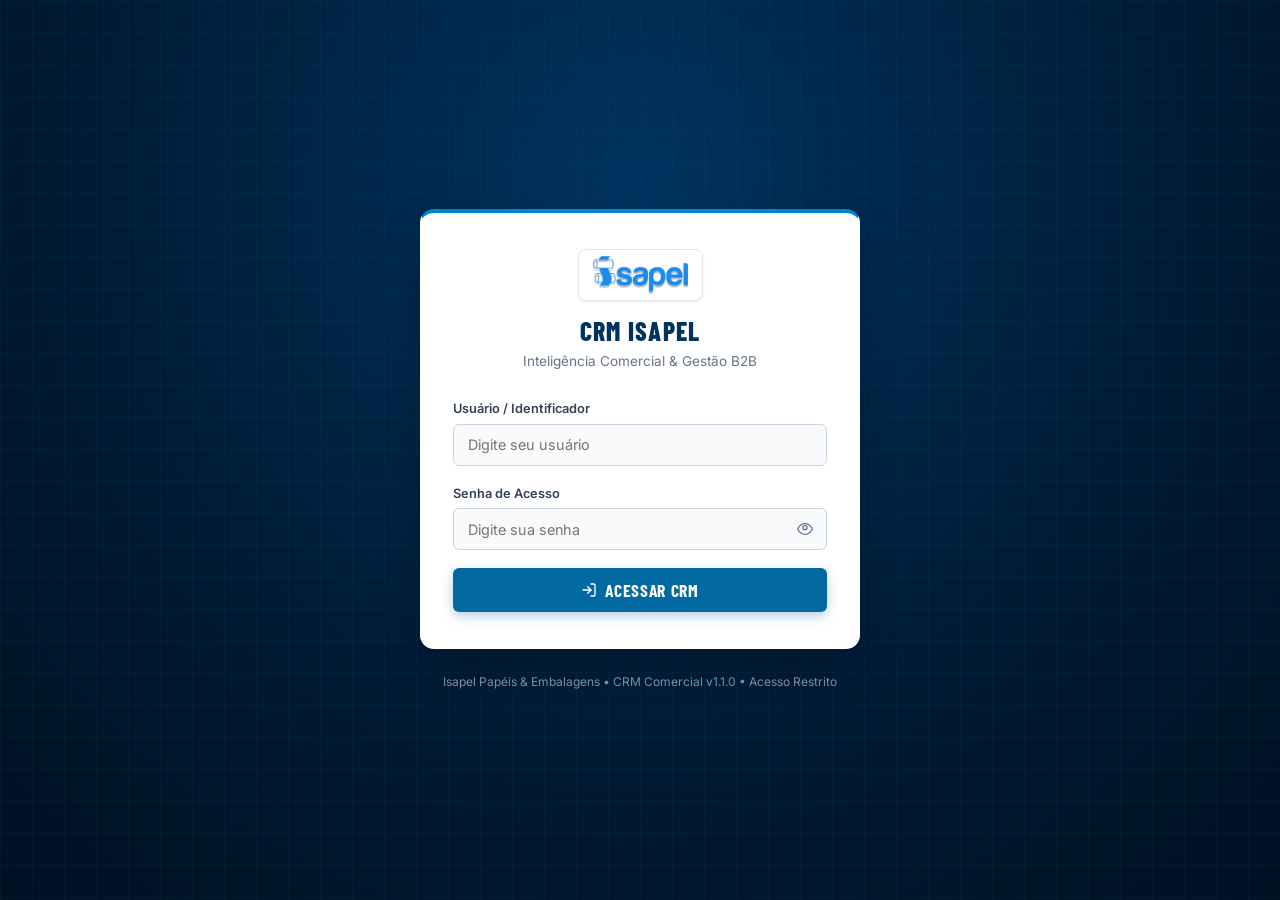
==== commit 03050de8: "fix(auth): remover seletor de preenchimento rápido da tela de login" ====
--- a/login.html
+++ b/login.html
@@ -214,67 +214,6 @@
       align-items: center;
       gap: 0.5rem;
       box-sizing: border-box;
-    }
-
-    .crm-quick-profiles {
-      margin-top: 1.5rem;
-      padding-top: 1.25rem;
-      border-top: 1px dashed var(--border-subtle);
-    }
-
-    .crm-quick-profiles__title {
-      font-size: 0.74rem;
-      font-weight: 700;
-      text-transform: uppercase;
-      letter-spacing: 0.04em;
-      color: var(--text-muted);
-      margin-bottom: 0.6rem;
-      text-align: center;
-    }
-
-    .crm-quick-profiles__grid {
-      display: grid;
-      grid-template-columns: repeat(2, 1fr);
-      gap: 0.5rem;
-    }
-
-    .crm-profile-chip {
-      background: #F1F5F9;
-      border: 1px solid var(--border-subtle);
-      border-radius: var(--radius-sm);
-      padding: 0.45rem 0.65rem;
-      font-size: 0.75rem;
-      font-weight: 600;
-      color: var(--text-main);
-      display: flex;
-      align-items: center;
-      gap: 0.45rem;
-      cursor: pointer;
-      transition: all var(--transition-fast);
-      text-align: left;
-      font-family: var(--font-sans);
-    }
-
-    .crm-profile-chip:hover {
-      background: var(--isapel-sky-soft);
-      border-color: var(--isapel-sky-light);
-      color: var(--isapel-sky-dark);
-      transform: translateY(-1px);
-    }
-
-    .crm-profile-chip:focus {
-      outline: 2px solid var(--border-focus);
-      outline-offset: 1px;
-    }
-
-    .crm-profile-chip__badge {
-      font-size: 0.68rem;
-      font-weight: 700;
-      padding: 0.1rem 0.35rem;
-      border-radius: 4px;
-      background: rgba(0, 51, 96, 0.1);
-      color: var(--isapel-navy);
-      letter-spacing: 0.02em;
     }
 
     .crm-auth-footer {
@@ -325,7 +264,7 @@
             autocapitalize="off"
             spellcheck="false"
             class="crm-auth-input"
-            placeholder="Ex: maciel, fernanda, caio, diretoria"
+            placeholder="Digite seu usuário"
             required
             aria-required="true"
           >
@@ -357,29 +296,6 @@
         <span>Acessar CRM</span>
       </button>
     </form>
-
-    <!-- Seletor de Perfis para Teste / Homologação Rápida -->
-    <div class="crm-quick-profiles">
-      <div class="crm-quick-profiles__title">Ambiente de Testes / Atalhos Rápidos</div>
-      <div class="crm-quick-profiles__grid">
-        <button type="button" class="crm-profile-chip" data-user="maciel" data-pass="isapel2026">
-          <span class="crm-profile-chip__badge">GM</span>
-          <span>Maciel (Vendedor)</span>
-        </button>
-        <button type="button" class="crm-profile-chip" data-user="fernanda" data-pass="isapel2026">
-          <span class="crm-profile-chip__badge">FE</span>
-          <span>Fernanda (Vendedora)</span>
-        </button>
-        <button type="button" class="crm-profile-chip" data-user="caio" data-pass="isapel2026">
-          <span class="crm-profile-chip__badge">CA</span>
-          <span>Caio (SDR / Hunter)</span>
-        </button>
-        <button type="button" class="crm-profile-chip" data-user="diretoria" data-pass="isapel2026">
-          <span class="crm-profile-chip__badge">DIR</span>
-          <span>Diretoria (Gestão)</span>
-        </button>
-      </div>
-    </div>
   </main>
 
   <footer class="crm-auth-footer">
@@ -412,16 +328,6 @@
           inputPass.focus();
         });
       }
-
-      // Atalhos dos Chips de Teste
-      document.querySelectorAll('.crm-profile-chip').forEach(chip => {
-        chip.addEventListener('click', () => {
-          if (inputUser) inputUser.value = chip.dataset.user || '';
-          if (inputPass) inputPass.value = chip.dataset.pass || '';
-          if (alertBox) alertBox.style.display = 'none';
-          if (inputUser) inputUser.focus();
-        });
-      });
 
       // Submissão do Formulário
       if (form) {
